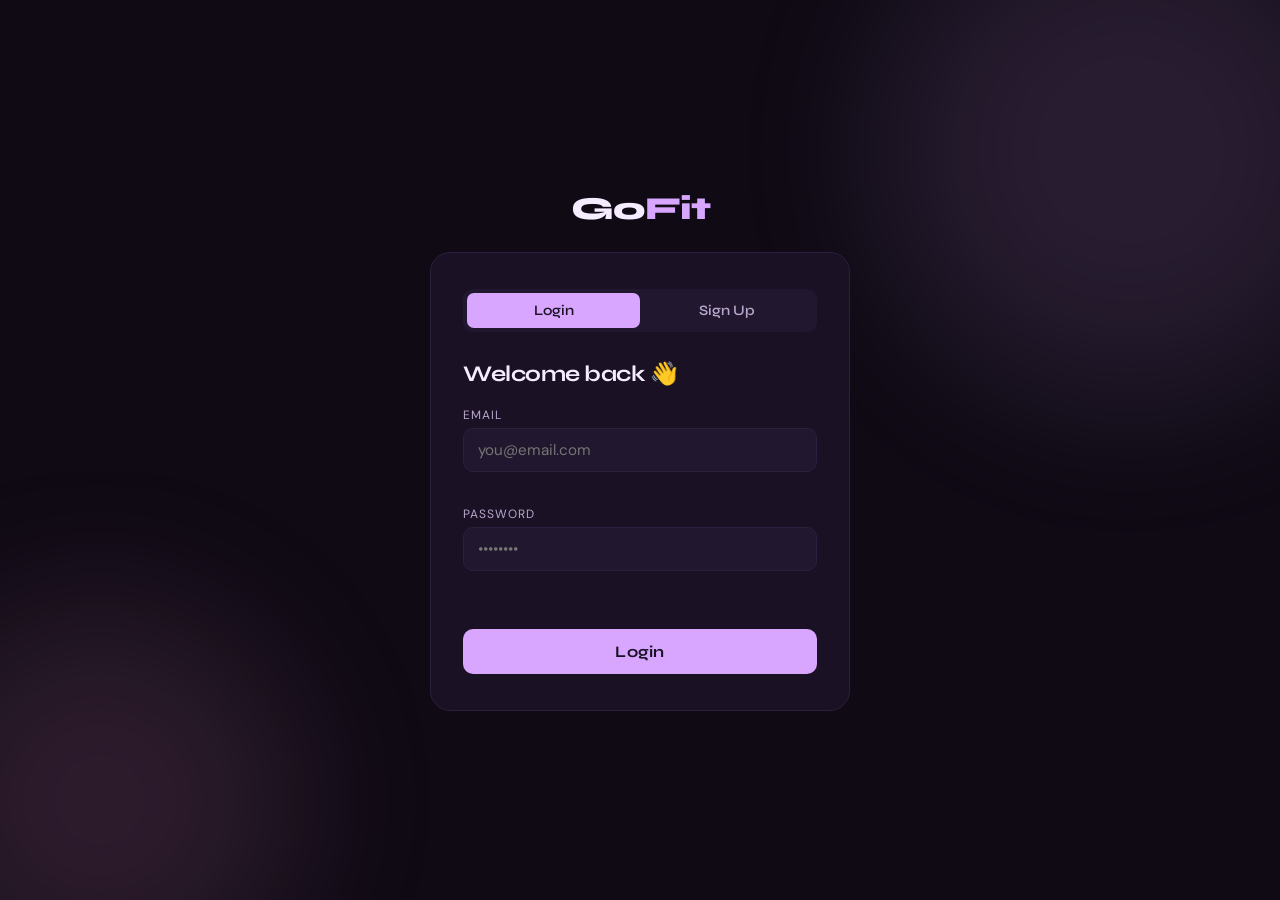
==== gofit/src/main/resources/static/admin_dashboard.html @ cef2d8e4 "implement admin dashboard and fix security role handling" ====
<!DOCTYPE html>
<html lang="en">
<head>
    <meta charset="UTF-8">
    <title>GoFit — Admin Control</title>
    <link href="https://fonts.googleapis.com/css2?family=Syne:wght@700;800&family=DM+Sans:wght@400;500;700&display=swap" rel="stylesheet">
    <style>
        :root {
            --bg: #0f0a14; --surface: #1a1224; --border: #2d1f3d;
            --accent: #d8a6ff; --text: #f5ecff; --muted: #b8a7cc;
        }
        body { font-family: 'DM Sans', sans-serif; background: var(--bg); color: var(--text); padding: 40px; }
        h1 { font-family: 'Syne', sans-serif; margin-bottom: 20px; }

        .admin-table {
            width: 100%; border-collapse: collapse; background: var(--surface);
            border-radius: 12px; overflow: hidden; border: 1px solid var(--border);
        }
        th, td { padding: 15px; text-align: left; border-bottom: 1px solid var(--border); }
        th { background: rgba(216, 166, 255, 0.1); color: var(--accent); text-transform: uppercase; font-size: 0.75rem; }
        tr:hover { background: rgba(255, 255, 255, 0.02); }

        .role-badge {
            padding: 4px 10px; border-radius: 20px; font-size: 0.7rem; font-weight: 700;
            background: rgba(216, 166, 255, 0.2); color: var(--accent);
        }
    </style>
</head>
<body>
<h1>Admin Control Panel 🛡️</h1>
<p style="color: var(--muted); margin-bottom: 30px;">Managing all GoFit users and system data.</p>

<table class="admin-table">
    <thead>
    <tr>
        <th>ID</th>
        <th>Name</th>
        <th>Email</th>
        <th>Role</th>
        <th>Goal</th>
        <th>Status</th>
    </tr>
    </thead>
    <tbody id="userTableBody">
    </tbody>
</table>

<script>
    const token = localStorage.getItem("token");
    if (!token) window.location.href = "index.html";

    async function fetchAllUsers() {
        try {
            const res = await fetch("http://localhost:8083/admin/users", {
                headers: { "Authorization": "Bearer " + token }
            });

            if (res.status === 403) {
                alert("Access Denied: You are not an Admin!");
                window.location.href = "dashboard.html";
                return;
            }

            const users = await res.json();
            const tbody = document.getElementById("userTableBody");

            tbody.innerHTML = users.map(u => `
                    <tr>
                        <td>${u.id}</td>
                        <td>${u.firstName} ${u.lastName}</td>
                        <td>${u.email}</td>
                        <td><span class="role-badge">${u.role}</span></td>
                        <td>${u.goal}</td>
                        <td style="color: #5af5c8;">Active</td>
                    </tr>
                `).join("");

        } catch (e) {
            console.error("Error loading users:", e);
        }
    }

    fetchAllUsers();
</script>
</body>
</html>
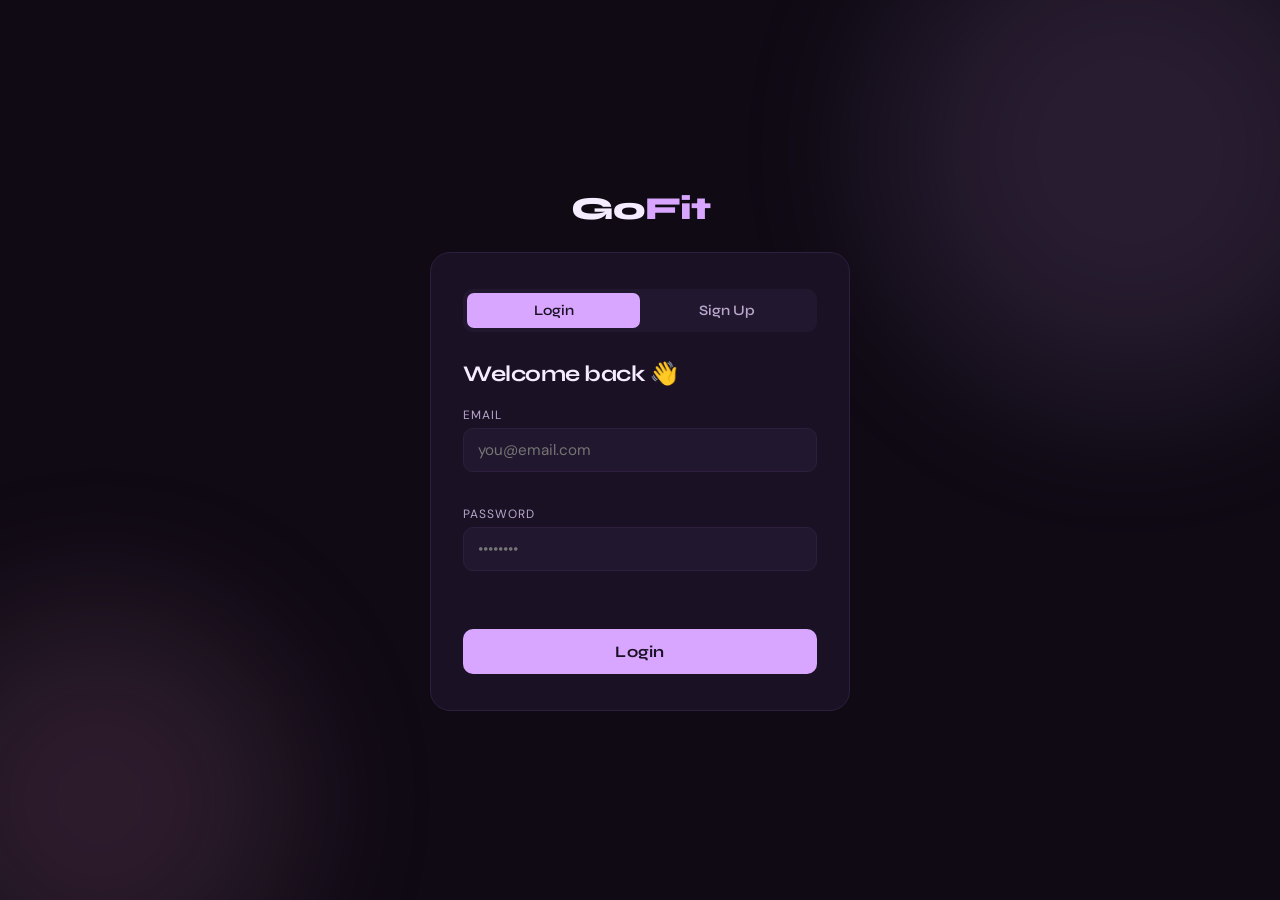
==== commit bc07145a: "admin dashboard" ====
--- a/gofit/src/main/resources/static/admin_dashboard.html
+++ b/gofit/src/main/resources/static/admin_dashboard.html
@@ -19,16 +19,230 @@
         th, td { padding: 15px; text-align: left; border-bottom: 1px solid var(--border); }
         th { background: rgba(216, 166, 255, 0.1); color: var(--accent); text-transform: uppercase; font-size: 0.75rem; }
         tr:hover { background: rgba(255, 255, 255, 0.02); }
-
+        .top-bar {
+            display: flex;
+            justify-content: space-between;
+            align-items: center;
+            margin-bottom: 30px;
+        }
+
+        .logout-btn {
+            padding: 10px 20px;
+            background: rgba(255, 122, 162, 0.1);
+            color: #ff7aa2;
+            border: 1px solid rgba(255, 122, 162, 0.2);
+            border-radius: 8px;
+            font-family: 'Syne', sans-serif;
+            font-weight: 700;
+            cursor: pointer;
+            transition: all 0.2s;
+        }
+
+        .logout-btn:hover {
+            background: #ff7aa2;
+            color: #0f0a14;
+        }
+
+        .back-btn {
+            padding: 10px 20px;
+            background: var(--surface);
+            color: var(--accent);
+            border: 1px solid var(--border);
+            border-radius: 8px;
+            text-decoration: none;
+            font-size: 0.9rem;
+            font-weight: 600;
+            margin-right: 10px;
+        }
         .role-badge {
             padding: 4px 10px; border-radius: 20px; font-size: 0.7rem; font-weight: 700;
             background: rgba(216, 166, 255, 0.2); color: var(--accent);
         }
+
+        /* Modal Styles */
+        #editModal {
+            display: none;
+            position: fixed;
+            top: 0;
+            left: 0;
+            width: 100%;
+            height: 100%;
+            background: rgba(0, 0, 0, 0.8);
+            justify-content: center;
+            align-items: center;
+            z-index: 999;
+            backdrop-filter: blur(4px);
+        }
+
+        .modal-content {
+            background: var(--surface);
+            padding: 35px;
+            border-radius: 16px;
+            width: 100%;
+            max-width: 500px;
+            border: 1px solid var(--border);
+            box-shadow: 0 10px 40px rgba(216, 166, 255, 0.1);
+            max-height: 90vh;
+            overflow-y: auto;
+        }
+
+        .modal-header {
+            display: flex;
+            justify-content: space-between;
+            align-items: center;
+            margin-bottom: 25px;
+            border-bottom: 1px solid var(--border);
+            padding-bottom: 15px;
+        }
+
+        .modal-header h2 {
+            font-family: 'Syne', sans-serif;
+            margin: 0;
+            font-size: 1.5rem;
+            color: var(--text);
+        }
+
+        .close-btn {
+            background: none;
+            border: none;
+            color: var(--muted);
+            font-size: 1.5rem;
+            cursor: pointer;
+            transition: color 0.2s;
+        }
+
+        .close-btn:hover {
+            color: var(--accent);
+        }
+
+        .form-group {
+            margin-bottom: 18px;
+        }
+
+        .form-label {
+            display: block;
+            font-size: 0.85rem;
+            font-weight: 600;
+            color: var(--accent);
+            margin-bottom: 8px;
+            text-transform: uppercase;
+            letter-spacing: 0.5px;
+        }
+
+        .form-input,
+        .form-select {
+            width: 100%;
+            padding: 12px 14px;
+            background: rgba(255, 255, 255, 0.05);
+            border: 1px solid var(--border);
+            border-radius: 8px;
+            color: var(--text);
+            font-family: 'DM Sans', sans-serif;
+            font-size: 0.95rem;
+            transition: all 0.3s;
+            box-sizing: border-box;
+        }
+
+        /* 🔥 IMPORTANT */
+        .form-select option {
+            background: #1a1224;   /* dark bg */
+            color: #f5ecff;        /* text vizibil */
+        }
+
+        /* pentru hover (nu merge în toate browserele, dar ajută) */
+        .form-select option:hover {
+            background: #2d1f3d;
+        }
+
+        .form-input:focus,
+        .form-select:focus {
+            outline: none;
+            background: rgba(216, 166, 255, 0.08);
+            border-color: var(--accent);
+            box-shadow: 0 0 0 3px rgba(216, 166, 255, 0.1);
+        }
+
+        .form-input::placeholder {
+            color: var(--muted);
+        }
+
+        .form-row {
+            display: grid;
+            grid-template-columns: 1fr 1fr;
+            gap: 15px;
+        }
+
+        .modal-footer {
+            display: flex;
+            gap: 12px;
+            margin-top: 30px;
+            padding-top: 20px;
+            border-top: 1px solid var(--border);
+        }
+
+        .btn-save {
+            flex: 1;
+            padding: 12px 20px;
+            background: var(--accent);
+            color: #0f0a14;
+            border: none;
+            border-radius: 8px;
+            font-weight: 700;
+            font-family: 'Syne', sans-serif;
+            cursor: pointer;
+            transition: all 0.2s;
+            font-size: 0.95rem;
+        }
+
+        .btn-save:hover {
+            background: #e6b8ff;
+            transform: translateY(-2px);
+            box-shadow: 0 4px 12px rgba(216, 166, 255, 0.3);
+        }
+
+        .btn-cancel {
+            flex: 1;
+            padding: 12px 20px;
+            background: transparent;
+            color: var(--accent);
+            border: 1px solid var(--border);
+            border-radius: 8px;
+            font-weight: 600;
+            font-family: 'DM Sans', sans-serif;
+            cursor: pointer;
+            transition: all 0.2s;
+            font-size: 0.95rem;
+        }
+
+        .btn-cancel:hover {
+            background: rgba(216, 166, 255, 0.1);
+            border-color: var(--accent);
+        }
+
+        .section-title {
+            font-size: 0.8rem;
+            color: var(--muted);
+            text-transform: uppercase;
+            font-weight: 700;
+            letter-spacing: 1px;
+            margin-bottom: 15px;
+        }
     </style>
 </head>
 <body>
-<h1>Admin Control Panel 🛡️</h1>
-<p style="color: var(--muted); margin-bottom: 30px;">Managing all GoFit users and system data.</p>
+<div class="top-bar">
+    <div>
+        <h1>Admin Control Panel 🛡️</h1>
+        <p style="color: var(--muted);">Managing all GoFit users and system data.</p>
+    </div>
+    <div>
+        <a href="dashboard.html" class="back-btn">⬅ Back to Dashboard</a>
+        <button class="logout-btn" onclick="logout()">Logout 🚪</button>
+    </div>
+    <button onclick="openCreateModal()" class="back-btn">
+    + Add User
+</button>
+</div>
 
 <table class="admin-table">
     <thead>
@@ -39,6 +253,7 @@
         <th>Role</th>
         <th>Goal</th>
         <th>Status</th>
+        <th>Actions</th>
     </tr>
     </thead>
     <tbody id="userTableBody">
@@ -65,22 +280,399 @@
             const tbody = document.getElementById("userTableBody");
 
             tbody.innerHTML = users.map(u => `
-                    <tr>
-                        <td>${u.id}</td>
-                        <td>${u.firstName} ${u.lastName}</td>
-                        <td>${u.email}</td>
-                        <td><span class="role-badge">${u.role}</span></td>
-                        <td>${u.goal}</td>
-                        <td style="color: #5af5c8;">Active</td>
-                    </tr>
-                `).join("");
+                <tr>
+                    <td>${u.id}</td>
+                    <td>${u.firstName} ${u.lastName}</td>
+                    <td>${u.email}</td>
+                    <td><span class="role-badge">${u.role}</span></td>
+                    <td>${u.goal}</td>
+                    <td style="color: #5af5c8;">Active</td>
+                    
+                    <td>
+                        <button onclick='openEditModal(${JSON.stringify(u)})'
+                            style="background:#d8a6ff; border:none; padding:6px 10px; border-radius:6px; cursor:pointer;">
+                            Edit
+                        </button>
+
+                        <button onclick="deleteUser(${u.id})"
+                            style="background:#ff7aa2; border:none; padding:6px 10px; border-radius:6px; color:white; cursor:pointer;">
+                            Delete
+                        </button>
+                    </td>
+                </tr>
+            `).join("");
 
         } catch (e) {
             console.error("Error loading users:", e);
         }
     }
 
+    function logout() {
+        localStorage.removeItem("token");
+        window.location.href = "index.html";
+    }
+
+    async function deleteUser(id) {
+        if (!confirm("Delete this user?")) return;
+
+        try {
+            const res = await fetch(`http://localhost:8083/admin/users/${id}`, {
+                method: "DELETE",
+                headers: {
+                    "Authorization": "Bearer " + token
+                }
+            });
+
+            if (res.ok) {
+                alert("User deleted");
+                fetchAllUsers();
+            } else {
+                alert("Error deleting user");
+            }
+
+        } catch (e) {
+            console.error("Delete error:", e);
+        }
+    }
+
+    let selectedUserId = null;
+
+    function openEditModal(user) {
+        selectedUserId = user.id;
+
+        document.getElementById("editFirstName").value = user.firstName || "";
+        document.getElementById("editLastName").value = user.lastName || "";
+        document.getElementById("editEmail").value = user.email || "";
+        document.getElementById("editPassword").value = "";
+        document.getElementById("editWeight").value = user.weight || "";
+        document.getElementById("editHeight").value = user.height || "";
+
+        document.getElementById("editGoal").value = user.goal || "";
+        document.getElementById("editActivity").value = user.activityLevel || "";
+
+        document.getElementById("editGender").value = user.gender || "";
+        document.getElementById("editBirthDate").value = user.birthDate || "";
+
+        document.getElementById("editRole").value = user.role || "";
+
+        document.getElementById("editModal").style.display = "flex";
+    }
+
+    function closeModal() {
+        document.getElementById("editModal").style.display = "none";
+    }
+
+    async function saveUser() {
+
+        const body = {
+            firstName: document.getElementById("editFirstName").value,
+            lastName: document.getElementById("editLastName").value,
+            weight: parseFloat(document.getElementById("editWeight").value),
+            height: parseFloat(document.getElementById("editHeight").value),
+            goal: document.getElementById("editGoal").value,
+            activityLevel: document.getElementById("editActivity").value,
+            gender: document.getElementById("editGender").value,
+            birthDate: document.getElementById("editBirthDate").value,
+            role: document.getElementById("editRole").value,
+            email: document.getElementById("editEmail").value,
+            password: document.getElementById("editPassword").value
+        };
+
+        try {
+            const res = await fetch(`http://localhost:8083/admin/users/${selectedUserId}`, {
+                method: "PUT",
+                headers: {
+                    "Content-Type": "application/json",
+                    "Authorization": "Bearer " + token
+                },
+                body: JSON.stringify(body)
+            });
+
+            if (res.ok) {
+                alert("User updated!");
+                closeModal();
+                fetchAllUsers();
+            } else {
+                alert("Error updating user");
+            }
+
+        } catch (e) {
+            console.error(e);
+        }
+    }
+
+    function openCreateModal() {
+        document.getElementById("createModal").style.display = "flex";
+    }
+
+    function closeCreateModal() {
+        document.getElementById("createModal").style.display = "none";
+    }
+
+    async function createUser() {
+
+        const body = {
+            email: document.getElementById("createEmail").value,
+            password: document.getElementById("createPassword").value,
+
+            firstName: document.getElementById("createFirstName").value,
+            lastName: document.getElementById("createLastName").value,
+
+            weight: parseFloat(document.getElementById("createWeight").value),
+            height: parseFloat(document.getElementById("createHeight").value),
+
+            goal: document.getElementById("createGoal").value,
+            activityLevel: document.getElementById("createActivity").value,
+
+            gender: document.getElementById("createGender").value,
+            birthDate: document.getElementById("createBirthDate").value,
+
+            role: document.getElementById("createRole").value
+        };
+
+        try {
+            const res = await fetch("http://localhost:8083/admin/users", {
+                method: "POST",
+                headers: {
+                    "Content-Type": "application/json",
+                    "Authorization": "Bearer " + token
+                },
+                body: JSON.stringify(body)
+            });
+
+            if (res.ok) {
+                alert("User created!");
+                closeCreateModal();
+                fetchAllUsers();
+            } else {
+                const msg = await res.text();
+                alert(msg);
+            }
+
+        } catch (e) {
+            console.error(e);
+        }
+    }
     fetchAllUsers();
 </script>
+
+<!-- Edit User Modal -->
+<div id="editModal">
+    <div class="modal-content">
+        <div class="modal-header">
+            <h2>Edit User</h2>
+            <button class="close-btn" onclick="closeModal()">&times;</button>
+        </div>
+
+        <!-- Personal Information Section -->
+        <div class="section-title">Personal Information</div>
+        
+        <div class="form-row">
+            <div class="form-group">
+                <label class="form-label">First Name</label>
+                <input id="editFirstName" class="form-input" type="text" placeholder="e.g., John">
+            </div>
+            <div class="form-group">
+                <label class="form-label">Last Name</label>
+                <input id="editLastName" class="form-input" type="text" placeholder="e.g., Doe">
+            </div>
+        </div>
+
+        <div class = "form-row">
+            <div class="form-group">
+                <label class="form-label">Email</label>
+                <input id="editEmail" class="form-input" type="email">
+            </div>
+
+            <div class="form-group">
+                <label class="form-label">Password</label>
+                <input id="editPassword" class="form-input" type="password" placeholder="Leave empty to keep current">
+            </div>
+        </div>
+
+        <div class="form-row">
+            <div class="form-group">
+                <label class="form-label">Gender</label>
+                <select id="editGender" class="form-select">
+                    <option value="MALE">Male</option>
+                    <option value="FEMALE">Female</option>
+                </select>
+            </div>
+            <div class="form-group">
+                <label class="form-label">Birth Date</label>
+                <input id="editBirthDate" class="form-input" type="date" placeholder="YYYY-MM-DD">
+            </div>
+        </div>
+
+        <!-- Physical Metrics Section -->
+        <div class="section-title" style="margin-top: 25px;">Physical Metrics</div>
+        
+        <div class="form-row">
+            <div class="form-group">
+                <label class="form-label">Weight (kg)</label>
+                <input id="editWeight" class="form-input" type="number" step="0.1" placeholder="e.g., 75.5">
+            </div>
+            <div class="form-group">
+                <label class="form-label">Height (cm)</label>
+                <input id="editHeight" class="form-input" type="number" step="0.1" placeholder="e.g., 180">
+            </div>
+        </div>
+
+        <!-- Fitness Goals Section -->
+        <div class="section-title" style="margin-top: 25px;">Fitness Profile</div>
+        
+        <div class="form-row">
+            <div class="form-group">
+                <label class="form-label">Goal</label>
+                <select id="editGoal" class="form-select">
+                    <option value="LOSE_WEIGHT">Lose Weight</option>
+                    <option value="MAINTAIN">Maintain</option>
+                    <option value="GAIN_WEIGHT">Gain Weight</option>
+                    <option value="BUILD_MUSCLE">Build Muscle</option>
+                </select>
+            </div>
+            <div class="form-group">
+                <label class="form-label">Activity Level</label>
+                <select id="editActivity" class="form-select">
+                    <option value="SEDENTARY">Sedentary</option>
+                    <option value="LIGHT">Light</option>
+                    <option value="MODERATE">Moderate</option>
+                    <option value="ACTIVE">Active</option>
+                    <option value="ATHLETE">Athlete</option>
+                </select>
+            </div>
+        </div>
+
+        <!-- Account Section -->
+        <div class="section-title" style="margin-top: 25px;">Account Settings</div>
+        
+        <div class="form-group">
+            <label class="form-label">Role</label>
+            <select id="editRole" class="form-select">
+                <option value="USER">User</option>
+                <option value="ADMIN">Admin</option>
+            </select>
+        </div>
+
+        <!-- Action Buttons -->
+        <div class="modal-footer">
+            <button class="btn-save" onclick="saveUser()">Save Changes</button>
+            <button class="btn-cancel" onclick="closeModal()">Cancel</button>
+        </div>
+    </div>
+</div>
+
+<div id="createModal" style="display:none; position:fixed; top:0; left:0; width:100%; height:100%; background:rgba(0,0,0,0.8); justify-content:center; align-items:center; z-index:999;">
+    <div class="modal-content">
+
+        <div class="modal-header">
+            <h2>Create User</h2>
+            <button class="close-btn" onclick="closeCreateModal()">&times;</button>
+        </div>
+
+        <!-- Account Information Section -->
+        <div class="section-title">Account Information</div>
+        
+        <div class="form-row">
+            <div class="form-group">
+                <label class="form-label">Email</label>
+                <input id="createEmail" class="form-input" type="email">
+            </div> 
+            <div class="form-group">
+                <label class="form-label">Password</label>
+                <input id="createPassword" type="password" class="form-input">
+            </div>
+        </div>
+
+        <!-- Personal Information Section -->
+        <div class="section-title" style="margin-top: 25px;">Personal Information</div>
+        
+        <div class="form-row">
+            <div class="form-group">
+                <label class="form-label">First Name</label>
+                <input id="createFirstName" class="form-input" type="text">
+            </div>
+            <div class="form-group">
+                <label class="form-label">Last Name</label>
+                <input id="createLastName" class="form-input" type="text">
+            </div>
+        </div>
+
+        <div class="form-row">
+            <div class="form-group">
+                <label class="form-label">Gender</label>
+                <select id="createGender" class="form-select">
+                    
+                    <option value="MALE">Male</option>
+                    <option value="FEMALE">Female</option>
+                </select>
+            </div>
+            <div class="form-group">
+                <label class="form-label">Birth Date</label>
+                <input id="createBirthDate" type="date" class="form-input">
+            </div>
+        </div>
+
+        <!-- Physical Metrics Section -->
+        <div class="section-title" style="margin-top: 25px;">Physical Metrics</div>
+        
+        <div class="form-row">
+            <div class="form-group">
+                <label class="form-label">Weight (kg)</label>
+                <input id="createWeight" class="form-input" type="number" step="0.1">
+            </div>
+            <div class="form-group">
+                <label class="form-label">Height (cm)</label>
+                <input id="createHeight" class="form-input" type="number" step="0.1">
+            </div>
+        </div>
+
+        <!-- Fitness Profile Section -->
+        <div class="section-title" style="margin-top: 25px;">Fitness Profile</div>
+        
+        <div class="form-row">
+            <div class="form-group">
+                <label class="form-label">Goal</label>
+                <select id="createGoal" class="form-select">
+                    
+                    <option value="LOSE_WEIGHT">Lose Weight</option>
+                    <option value="MAINTAIN">Maintain</option>
+                    <option value="GAIN_WEIGHT">Gain Weight</option>
+                    <option value="BUILD_MUSCLE">Build Muscle</option>
+                </select>
+            </div>
+            <div class="form-group">
+                <label class="form-label">Activity Level</label>
+                <select id="createActivity" class="form-select">
+                    
+                    <option value="SEDENTARY">Sedentary</option>
+                    <option value="LIGHT">Light</option>
+                    <option value="MODERATE">Moderate</option>
+                    <option value="ACTIVE">Active</option>
+                    <option value="ATHLETE">Athlete</option>
+                </select>
+            </div>
+        </div>
+
+        <!-- Account Settings Section -->
+        <div class="section-title" style="margin-top: 25px;">Account Settings</div>
+        
+        <div class="form-group">
+            <label class="form-label">Role</label>
+            <select id="createRole" class="form-select">
+                <option value="USER">User</option>
+                <option value="ADMIN">Admin</option>
+            </select>
+        </div>
+
+        <!-- Action Buttons -->
+        <div class="modal-footer">
+            <button class="btn-save" onclick="createUser()">Create User</button>
+            <button class="btn-cancel" onclick="closeCreateModal()">Cancel</button>
+        </div>
+
+    </div>
+</div>
+
 </body>
 </html>
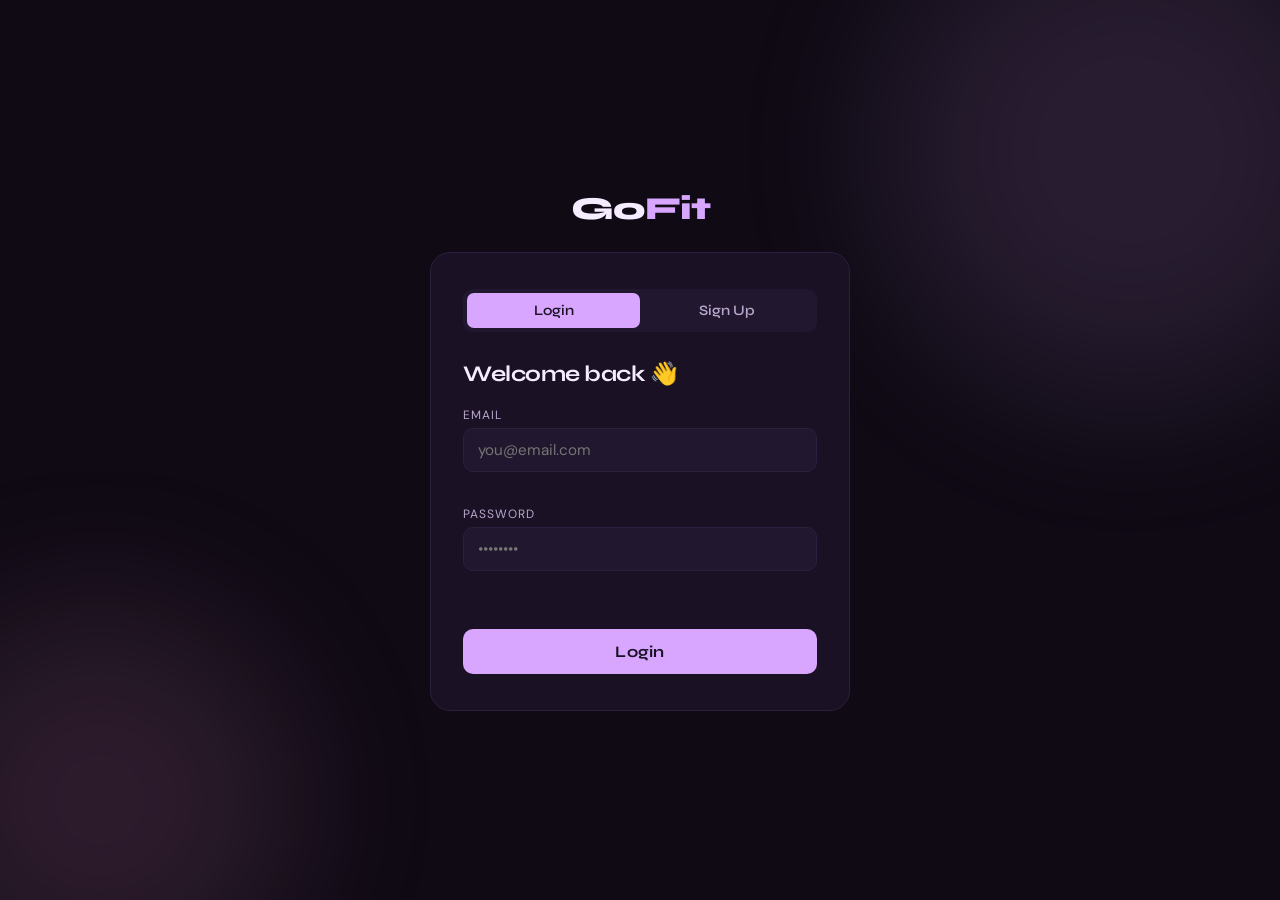
==== commit a4efa654: "subscription" ====
--- a/gofit/src/main/resources/static/admin_dashboard.html
+++ b/gofit/src/main/resources/static/admin_dashboard.html
@@ -252,6 +252,7 @@
         <th>Email</th>
         <th>Role</th>
         <th>Goal</th>
+        <th>Subscription</th>
         <th>Status</th>
         <th>Actions</th>
     </tr>
@@ -285,7 +286,29 @@
                     <td>${u.firstName} ${u.lastName}</td>
                     <td>${u.email}</td>
                     <td><span class="role-badge">${u.role}</span></td>
-                    <td>${u.goal}</td>
+                    <td>${formatGoal(u.goal)}</td>
+                    <td>
+    <div style="display:flex; flex-direction:column; gap:4px;">
+        
+        <span style="
+            padding:4px 10px;
+            border-radius:20px;
+            font-size:0.7rem;
+            font-weight:700;
+            background:${getPlanColor(u.subscription?.plan)};
+            color:#000;
+            width:fit-content;
+        ">
+            ${u.subscription?.plan || "FREE"}
+        </span>
+
+        <span style="font-size:0.7rem; color:#b8a7cc;">
+            ${formatExpiry(u.subscription?.endDate)}
+        </span>
+
+    </div>
+</td>
+                    
                     <td style="color: #5af5c8;">Active</td>
                     
                     <td>
@@ -312,6 +335,12 @@
         window.location.href = "index.html";
     }
 
+    function getPlanColor(plan) {
+    if (plan === "PREMIUM") return "#d8a6ff";
+    if (plan === "BASIC") return "#5af5c8";
+    return "#888";
+}
+
     async function deleteUser(id) {
         if (!confirm("Delete this user?")) return;
 
@@ -362,6 +391,21 @@
         document.getElementById("editModal").style.display = "none";
     }
 
+    function formatGoal(goal) {
+    if (!goal) return "-";
+
+    return goal
+        .toLowerCase()
+        .replace(/_/g, " ")
+        .replace(/\b\w/g, l => l.toUpperCase());
+}
+
+    function formatExpiry(date) {
+    if (!date) return "No expiration";
+
+    const d = new Date(date);
+    return "Expires: " + d.toLocaleDateString();
+}
     async function saveUser() {
 
         const body = {
